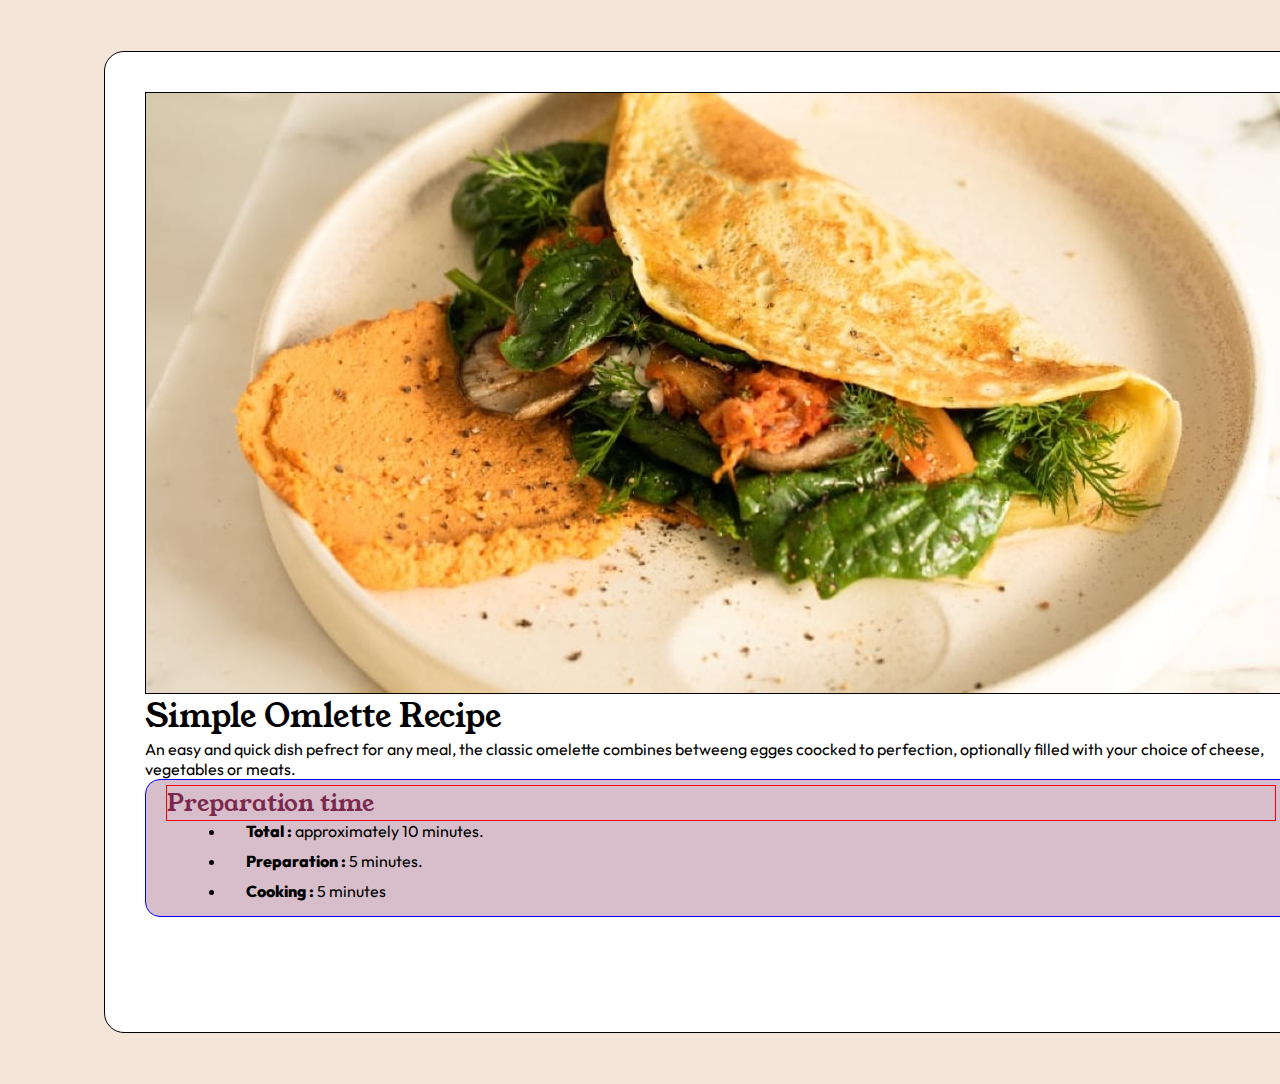
==== FrontEndMontor/RecipePage/index.html @ 708b42c5 "Init developement for Recipe Page" ====
<html>

<head>
    <link rel="stylesheet" href="style.css">
    <link rel="preconnect" href="https://fonts.googleapis.com">
    <link rel="preconnect" href="https://fonts.gstatic.com" crossorigin>
    <link href="https://fonts.googleapis.com/css2?family=Outfit:wght@100..900&family=Young+Serif&display=swap"
        rel="stylesheet">
    <title> Omlette Recipe</title>
</head>

<body>
    <div id="mainContainer">
        <div id="innerContainer">
            <div id="img-container">
            </div>
            <h1>Simple Omlette Recipe</h1>
            <p> An easy and quick dish pefrect for any meal, the classic omelette combines betweeng egges coocked to
                perfection,
                optionally filled with your choice of cheese, vegetables or meats.</p>

            <div id="preparationContainer">
                <h2> Preparation time</h2>
                <ul id="preparelist">
                    <li><span class="boldify">Total :</span> approximately 10 minutes.</li>
                    <li><span class="boldify">Preparation :</span> 5 minutes.</li>
                    <li><span class="boldify">Cooking :</span> 5 minutes</li>
                </ul>
            </div>
        </div>
    </div>

</body>

</html>
---- FrontEndMontor/RecipePage/style.css ----
* {
    padding: 0;
    margin: 0;
}

body {
    width: 1440px;
    margin-left: auto;
    margin-right: auto;
    padding: 0;
}

#mainContainer {
    margin: 0;
    padding: 0;
    width: 100%;
    background-color: hsl(30, 54%, 90%);
    border: 1px solid transparent;
}

h1,
h2,
h3,
h4 {
    font-family: "Young Serif", serif;
    font-weight: 400;
    font-style: bold;
}

p,
ul {
    font-family: "Outfit", serif;
    font-style: normal;
    font-size: 16px;
}

#innerContainer {
    width: 80%;
    border: 1px solid black;
    height: 100%;
    margin: 50px auto;
    background-color: white;
    padding: 40px;
    border-radius: 20px;
}


#img-container {
    border: 1px solid black;
    width: 100%;
    height: 600px;
    background-image: url("image-omelette.jpeg");
    background-size: cover;
    /* Centers the image */
    background-repeat: no-repeat;
    /* Prevents repeating */
    background-position: center;
}

#preparationContainer {
    width: 100%;
    box-sizing: border-box;
    height: fit-content;
    background-color: hsla(332, 51%, 32%, 0.3);
    padding: 5px 20px;
    border-radius: 15px;
    border: 1px solid blue;
}

#preparationContainer H2 {
    color: hsl(332, 51%, 32%);
    border: 1px solid red;
    margin: 0;
}

#preparelist {
    /* Changes bullet color */
    padding-left: 60px;
}

#preparelist li {
    margin-bottom: 10px;
    padding-left: 20px;
    font-size: 16px;
}

#preparelist li::before {
    color: purple;
    /* Bullet color */
    font-size: 1.2em;
    /* Makes bullet slightly larger */
}

.boldify {
    font-weight: 800;
    font-style: bold;
}
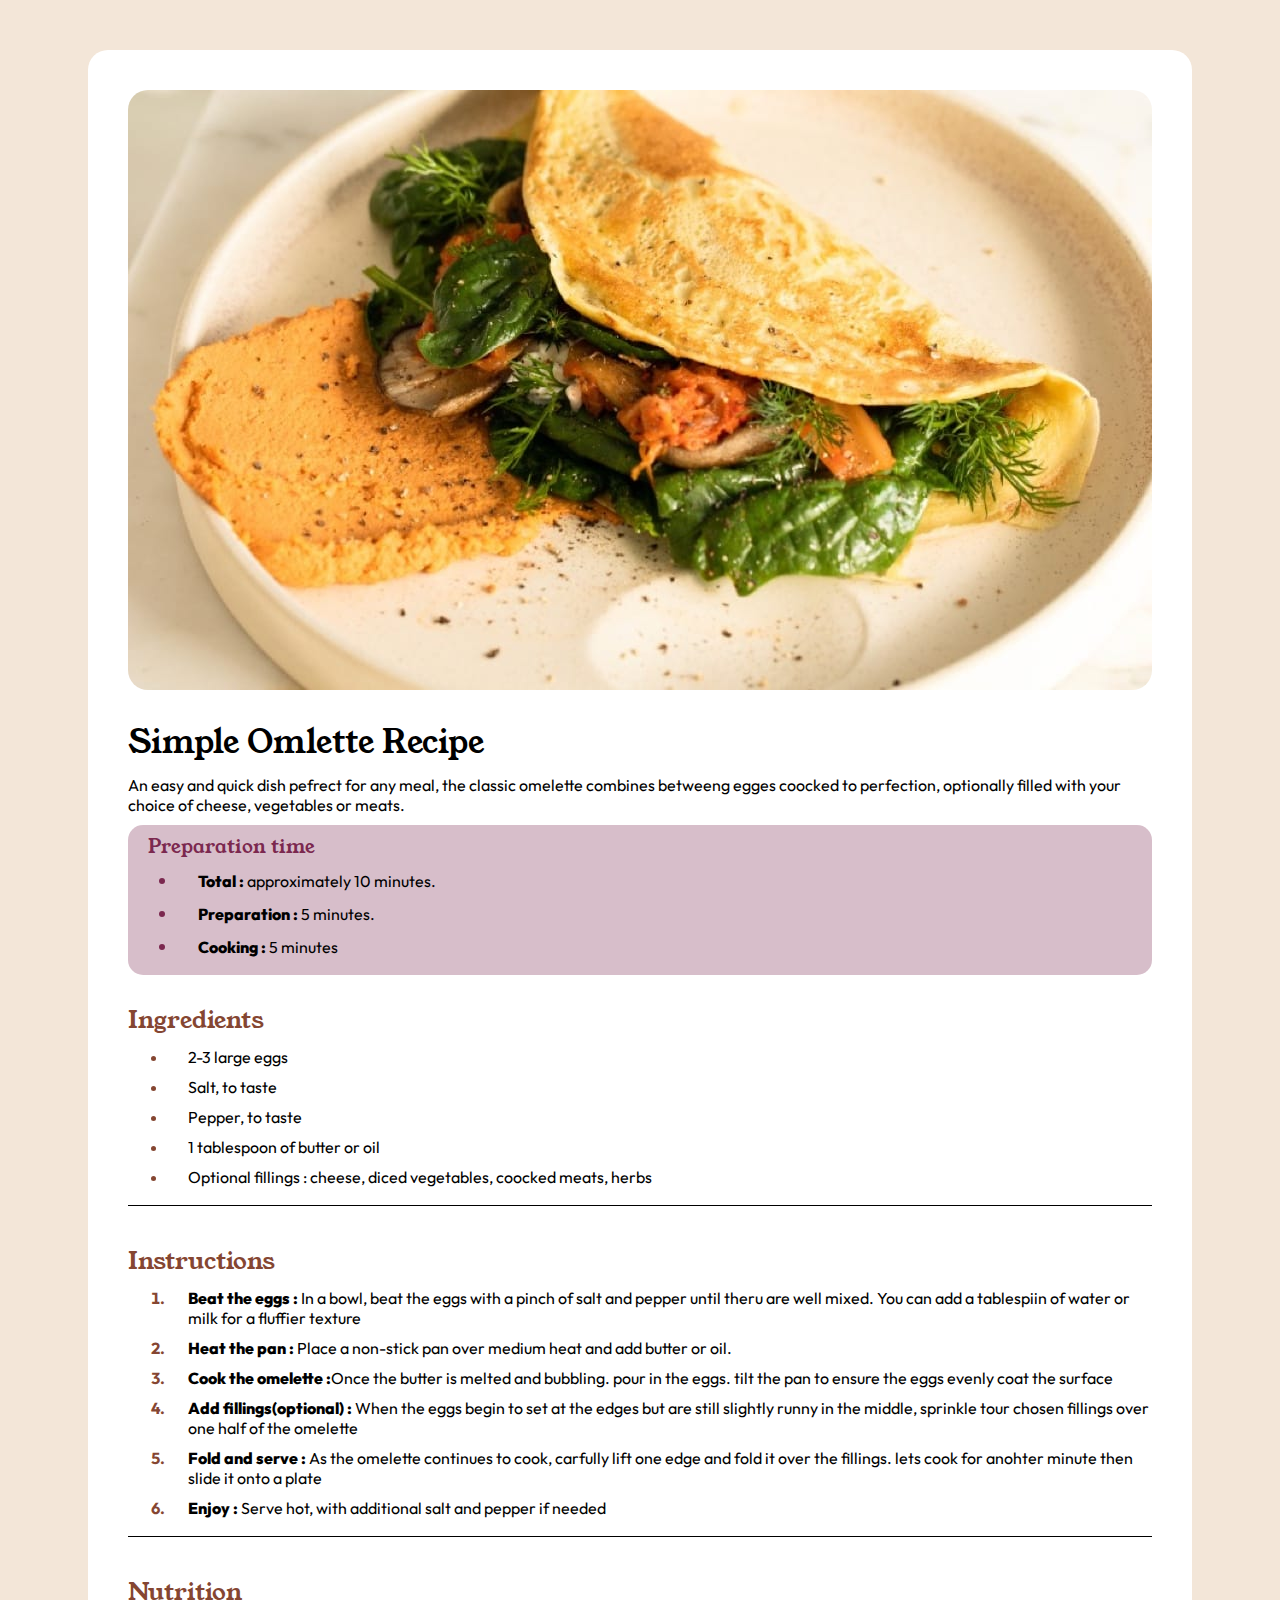
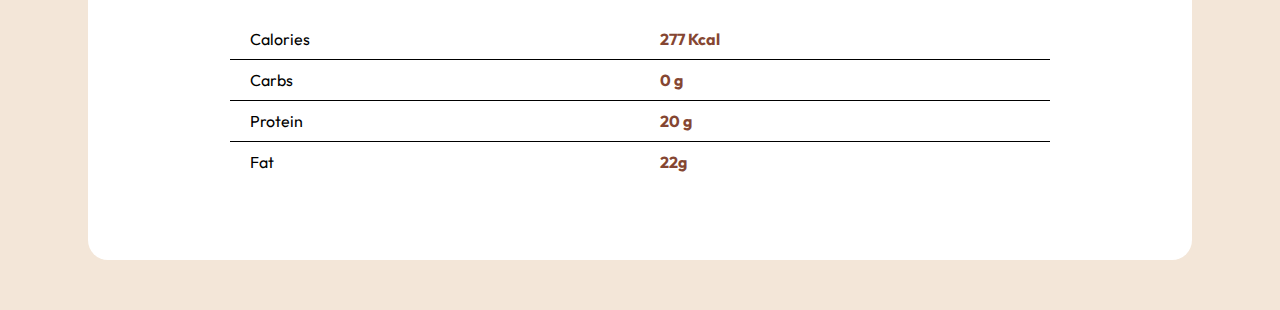
==== commit c311538d: "Finish Project : Recipe Page" ====
--- a/FrontEndMontor/RecipePage/index.html
+++ b/FrontEndMontor/RecipePage/index.html
@@ -20,14 +20,63 @@
                 optionally filled with your choice of cheese, vegetables or meats.</p>
 
             <div id="preparationContainer">
-                <h2> Preparation time</h2>
-                <ul id="preparelist">
-                    <li><span class="boldify">Total :</span> approximately 10 minutes.</li>
-                    <li><span class="boldify">Preparation :</span> 5 minutes.</li>
-                    <li><span class="boldify">Cooking :</span> 5 minutes</li>
+                <h3 id="preparationTitle"> Preparation time</h2>
+                    <ul id="preparelist">
+                        <li><span class="boldify">Total :</span> approximately 10 minutes.</li>
+                        <li><span class="boldify">Preparation :</span> 5 minutes.</li>
+                        <li><span class="boldify">Cooking :</span> 5 minutes</li>
+                    </ul>
+            </div>
+            <div id="ingredientDiv">
+                <h2> Ingredients </h2>
+                <ul id="ingredientList">
+                    <li> 2-3 large eggs</li>
+                    <li> Salt, to taste</li>
+                    <li> Pepper, to taste</li>
+                    <li> 1 tablespoon of butter or oil</li>
+                    <li> Optional fillings : cheese, diced vegetables, coocked meats, herbs</li>
                 </ul>
             </div>
-        </div>
+            <div id="instructionDiv">
+                <h2>Instructions</h2>
+                <ol id="instructionList">
+                    <li><span class="boldify">Beat the eggs :</span> In a bowl, beat the eggs with a pinch of salt and pepper until theru are well mixed. You can add a tablespiin of water or milk for a fluffier texture</li>
+                    <li><span class="boldify">Heat the pan :</span> Place a non-stick pan over medium heat and add butter or oil.</li>
+                    <li><span class="boldify">Cook the omelette :</span>Once the butter is melted and bubbling. pour in the eggs. tilt the pan to ensure the eggs evenly coat the surface</li>
+                    <li><span class="boldify">Add fillings(optional) :</span> When the eggs begin to set at the edges but are still slightly runny in the middle, sprinkle tour chosen fillings over one half of the omelette</li>
+                    <li><span class="boldify">Fold and serve :</span> As the omelette continues to cook, carfully lift one edge and fold it over the fillings. lets cook for anohter minute then slide it onto a plate</li>
+                    <li><span class="boldify">Enjoy :</span> Serve hot, with additional salt and pepper if needed</li>
+                </ol>
+            </div>
+            
+            <div id="NutritionDiv">
+                <h2>Nutrition</h2>
+                <table id="nutritionTable" width="100%">
+                   <tr> 
+                        <td> Calories </td>
+                        <td> 277 Kcal </td>
+                   </tr>
+
+                   <tr> 
+                        <td> Carbs </td>
+                        <td> 0 g </td>
+                    </tr>
+
+                    <tr> 
+                            <td> Protein </td>
+                            <td> 20 g </td>
+                    </tr>
+
+                    <tr> 
+                        <td> Fat </td>
+                        <td> 22g </td>
+                    </tr>
+
+                </table>
+            </div>
+
+            
+        </di>
     </div>
 
 </body>
--- a/FrontEndMontor/RecipePage/style.css
+++ b/FrontEndMontor/RecipePage/style.css
@@ -3,8 +3,16 @@
     margin: 0;
 }
 
+html, body
+{
+   width: 100%;
+   min-height: 100vh;
+   margin: 0;
+   padding: 0;
+}
 body {
-    width: 1440px;
+    max-width: 1440px;
+    min-width: 375px;
     margin-left: auto;
     margin-right: auto;
     padding: 0;
@@ -14,8 +22,12 @@
     margin: 0;
     padding: 0;
     width: 100%;
+    min-height: 100vh;
     background-color: hsl(30, 54%, 90%);
-    border: 1px solid transparent;
+    display: flex;
+    flex-direction: column;
+    align-items: center;
+    justify-content: center;
 }
 
 h1,
@@ -25,18 +37,32 @@
     font-family: "Young Serif", serif;
     font-weight: 400;
     font-style: bold;
+    margin-bottom: 10px;
+}
+
+h2
+{
+    color: hsl(14, 45%, 36%);
 }
 
 p,
-ul {
+ul,ol,td{
     font-family: "Outfit", serif;
     font-style: normal;
     font-size: 16px;
+    margin-bottom: 10px;
+}
+
+li::marker
+{
+    color: hsl(14, 45%, 36%);
+    font-weight: bold;
 }
 
 #innerContainer {
     width: 80%;
-    border: 1px solid black;
+    min-height: auto;
+    /* border: 1px solid black; */
     height: 100%;
     margin: 50px auto;
     background-color: white;
@@ -46,7 +72,7 @@
 
 
 #img-container {
-    border: 1px solid black;
+    /* border: 1px solid black; */
     width: 100%;
     height: 600px;
     background-image: url("image-omelette.jpeg");
@@ -55,6 +81,8 @@
     background-repeat: no-repeat;
     /* Prevents repeating */
     background-position: center;
+    margin-bottom: 30px;
+    border-radius: 20px;
 }
 
 #preparationContainer {
@@ -62,35 +90,105 @@
     box-sizing: border-box;
     height: fit-content;
     background-color: hsla(332, 51%, 32%, 0.3);
-    padding: 5px 20px;
+    padding: 8px 20px;
     border-radius: 15px;
-    border: 1px solid blue;
+    margin-bottom: 20px;
+    /* border: 1px solid blue; */
 }
 
-#preparationContainer H2 {
+#preparationTitle {
     color: hsl(332, 51%, 32%);
-    border: 1px solid red;
-    margin: 0;
+    /* border: 1px solid red; */
+    margin-bottom: 8px;
+   
 }
 
 #preparelist {
-    /* Changes bullet color */
-    padding-left: 60px;
+    padding-left: 30px;
+    /* list-style-position: inside; */
 }
 
-#preparelist li {
+/* #preparelist  */
+li {
     margin-bottom: 10px;
     padding-left: 20px;
     font-size: 16px;
 }
 
-#preparelist li::before {
-    color: purple;
+#preparelist li::marker {
+    color: hsl(332, 51%, 32%);
     /* Bullet color */
     font-size: 1.2em;
     /* Makes bullet slightly larger */
 }
 
+#ingredientDiv
+{
+    width: 100%;
+    height: fit-content;
+    box-sizing: border-box;
+    padding: 8px 0px;
+    border-bottom: 1px solid black;
+    margin-bottom: 30px;
+}
+
+#ingredientList{
+    /* margin : 0; */
+    margin-left: 40px;
+}
+
+#instructionDiv
+{
+    width: 100%;
+    height: fit-content;
+    box-sizing: border-box;
+    padding: 8px 0px;
+    border-bottom: 1px solid black;
+    margin-bottom: 30px;
+}
+
+#instructionList
+{
+    margin: 0;
+    margin-left: 40px;
+    list-style-position: outside;
+}
+
+#NutritionDiv
+{
+    width: 100%;
+    height: fit-content;
+    box-sizing: border-box;
+    padding: 8px 0px;
+    margin-bottom: 30px;
+}
+
+#nutritionTable
+{
+    box-sizing: border-box;
+    width: 80%;
+    margin: 0 auto;
+    padding: 8px 12px;
+    border-collapse: collapse;
+}
+
+td 
+{
+    padding: 10px 20px;
+}
+td:nth-child(2)
+{
+    font-weight: bold;
+    color: hsl(14, 45%, 36%);;
+}
+tr:not(:last-child) td
+{
+    /* padding-left: 40px;
+    padding-bottom: 10px; */
+    border-bottom: 1px solid black;
+}
+
+/* utility classes */
 .boldify {
     font-weight: 800;
     font-style: bold;
